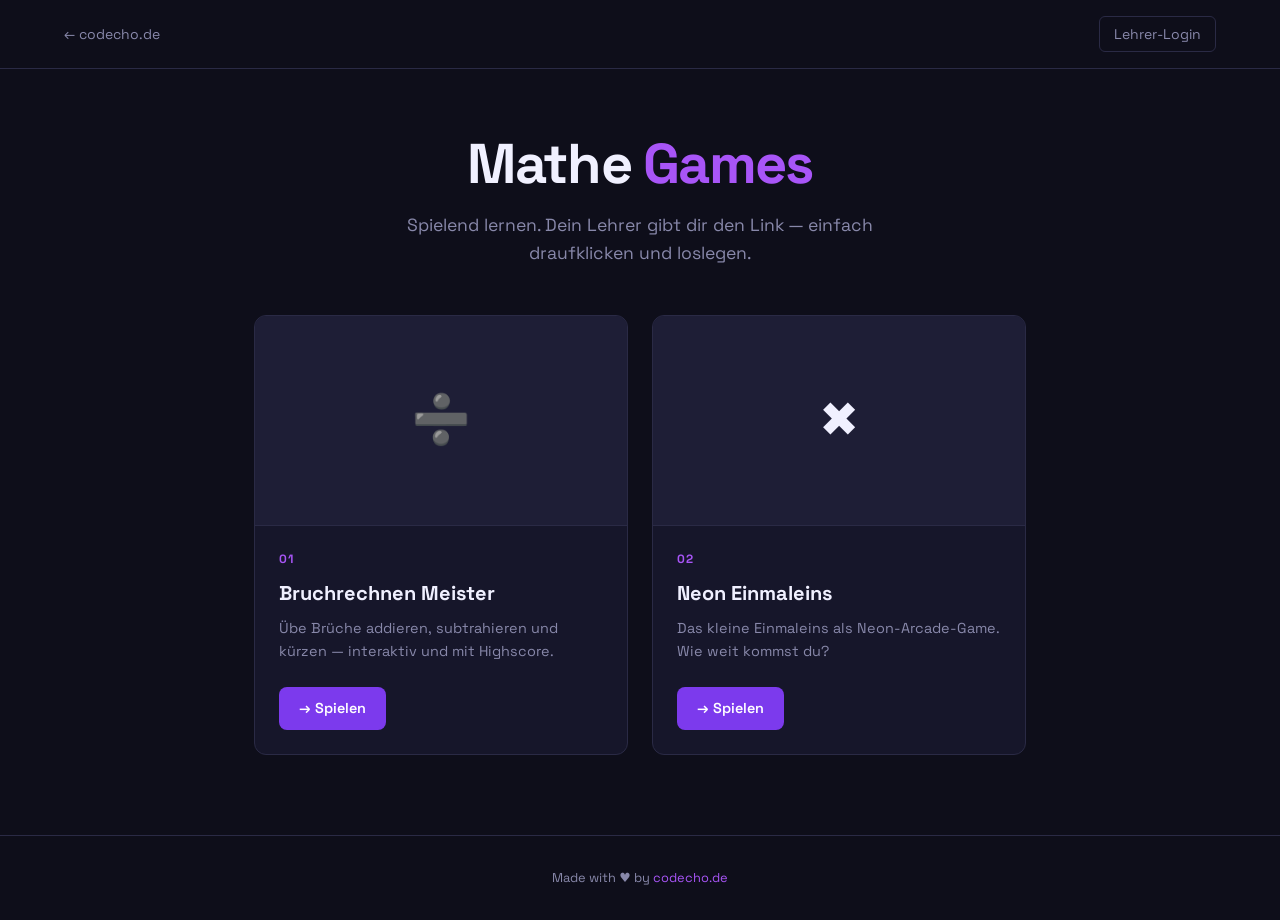
==== index.html @ 52119af5 "Initial commit" ====
<!DOCTYPE html>
<html lang="de">
<head>
  <meta charset="UTF-8">
  <meta name="viewport" content="width=device-width, initial-scale=1.0">
  <title>Mathe Games — CODECHO</title>
  <link rel="preconnect" href="https://fonts.googleapis.com">
  <link href="https://fonts.googleapis.com/css2?family=Space+Grotesk:wght@400;500;700&display=swap" rel="stylesheet">
  <link rel="stylesheet" href="style.css">
</head>
<body>

  <nav class="nav">
    <a href="https://codecho.de" class="nav-home">← codecho.de</a>
    <a href="teacher/" class="nav-teacher">Lehrer-Login</a>
  </nav>

  <header class="hero">
    <h1>Mathe <span>Games</span></h1>
    <p>Spielend lernen. Dein Lehrer gibt dir den Link — einfach draufklicken und loslegen.</p>
  </header>

  <main class="games">

    <div class="card">
      <div class="card__preview">
        <span>➗</span>
      </div>
      <div class="card__body">
        <span class="card__num">01</span>
        <h2 class="card__title">Bruchrechnen Meister</h2>
        <p class="card__desc">Übe Brüche addieren, subtrahieren und kürzen — interaktiv und mit Highscore.</p>
        <a href="bruch/" class="card__play">→ Spielen</a>
      </div>
    </div>

    <div class="card">
      <div class="card__preview">
        <span>✖️</span>
      </div>
      <div class="card__body">
        <span class="card__num">02</span>
        <h2 class="card__title">Neon Einmaleins</h2>
        <p class="card__desc">Das kleine Einmaleins als Neon-Arcade-Game. Wie weit kommst du?</p>
        <a href="neon/" class="card__play">→ Spielen</a>
      </div>
    </div>

  </main>

  <footer class="footer">
    <p>Made with ♥ by <a href="https://codecho.de">codecho.de</a></p>
  </footer>

</body>
</html>
---- style.css ----
/* =========================================
   GAMES.CODECHO.DE — Main Stylesheet
   Palette: Deep space + neon purple/cyan
   "Gaming, focused, clear"
   ========================================= */

:root {
  --bg:           #0e0e1a;
  --bg-card:      #16162a;
  --bg-elevated:  #1e1e36;
  --text:         #f0f0ff;
  --text-muted:   #8888aa;
  --purple:       #7c3aed;
  --purple-light: #a855f7;
  --cyan:         #06b6d4;
  --cyan-light:   #22d3ee;
  --amber:        #fbbf24;
  --green:        #10b981;
  --border:       #2a2a45;
  --border-glow:  rgba(124, 58, 237, 0.4);

  --font: 'Space Grotesk', system-ui, -apple-system, sans-serif;
  --pad-h: clamp(1.25rem, 5vw, 4rem);
  --radius: 12px;
}

*, *::before, *::after { box-sizing: border-box; margin: 0; padding: 0; }

html { scroll-behavior: smooth; -webkit-font-smoothing: antialiased; }

body {
  background: var(--bg);
  color: var(--text);
  font-family: var(--font);
  min-height: 100vh;
  line-height: 1.6;
}

a { color: inherit; text-decoration: none; }

/* ── Nav ──────────────────────────────── */

.nav {
  display: flex;
  justify-content: space-between;
  align-items: center;
  padding: 1rem var(--pad-h);
  border-bottom: 1px solid var(--border);
}

.nav-home {
  color: var(--text-muted);
  font-size: 0.875rem;
  transition: color 0.2s;
}
.nav-home:hover { color: var(--text); }

.nav-teacher {
  font-size: 0.875rem;
  color: var(--text-muted);
  border: 1px solid var(--border);
  padding: 0.375rem 0.875rem;
  border-radius: 6px;
  transition: border-color 0.2s, color 0.2s;
}
.nav-teacher:hover {
  border-color: var(--purple-light);
  color: var(--purple-light);
}

/* ── Hero ─────────────────────────────── */

.hero {
  text-align: center;
  padding: 4rem var(--pad-h) 3rem;
}

.hero h1 {
  font-size: clamp(2rem, 6vw, 3.5rem);
  font-weight: 700;
  letter-spacing: -0.03em;
  line-height: 1.1;
}

.hero h1 span {
  color: var(--purple-light);
}

.hero p {
  margin-top: 1rem;
  color: var(--text-muted);
  font-size: 1.1rem;
  max-width: 480px;
  margin-inline: auto;
}

/* ── Games Grid ───────────────────────── */

.games {
  display: grid;
  grid-template-columns: repeat(auto-fit, minmax(300px, 1fr));
  gap: 1.5rem;
  padding: 0 var(--pad-h) 5rem;
  max-width: 900px;
  margin-inline: auto;
}

/* ── Card ─────────────────────────────── */

.card {
  background: var(--bg-card);
  border: 1px solid var(--border);
  border-radius: var(--radius);
  overflow: hidden;
  display: flex;
  flex-direction: column;
  transition: border-color 0.25s, transform 0.25s, box-shadow 0.25s;
}

.card:hover {
  border-color: var(--border-glow);
  transform: translateY(-3px);
  box-shadow: 0 8px 32px rgba(124, 58, 237, 0.2);
}

.card__preview {
  aspect-ratio: 16/9;
  background: var(--bg-elevated);
  display: flex;
  align-items: center;
  justify-content: center;
  font-size: 3rem;
  border-bottom: 1px solid var(--border);
  position: relative;
  overflow: hidden;
}

.card__preview img {
  width: 100%;
  height: 100%;
  object-fit: cover;
}

.card__body {
  padding: 1.5rem;
  flex: 1;
  display: flex;
  flex-direction: column;
  gap: 0.5rem;
}

.card__num {
  font-size: 0.75rem;
  font-weight: 700;
  letter-spacing: 0.1em;
  color: var(--purple-light);
}

.card__title {
  font-size: 1.25rem;
  font-weight: 700;
}

.card__desc {
  color: var(--text-muted);
  font-size: 0.9rem;
  flex: 1;
}

.card__play {
  display: inline-block;
  margin-top: 1rem;
  background: var(--purple);
  color: white;
  font-weight: 600;
  font-size: 0.9rem;
  padding: 0.625rem 1.25rem;
  border-radius: 8px;
  align-self: flex-start;
  transition: background 0.2s;
}

.card:hover .card__play {
  background: var(--purple-light);
}

/* ── Name screen (before game) ────────── */

.name-screen {
  min-height: 100vh;
  display: flex;
  align-items: center;
  justify-content: center;
  padding: var(--pad-h);
}

.name-box {
  background: var(--bg-card);
  border: 1px solid var(--border);
  border-radius: var(--radius);
  padding: 2.5rem;
  max-width: 420px;
  width: 100%;
  text-align: center;
}

.name-box__num {
  font-size: 0.75rem;
  font-weight: 700;
  letter-spacing: 0.1em;
  color: var(--purple-light);
  margin-bottom: 0.5rem;
}

.name-box h2 {
  font-size: 1.75rem;
  font-weight: 700;
  margin-bottom: 0.5rem;
}

.name-box p {
  color: var(--text-muted);
  font-size: 0.9rem;
  margin-bottom: 2rem;
}

.name-box input {
  width: 100%;
  background: var(--bg-elevated);
  border: 1px solid var(--border);
  border-radius: 8px;
  color: var(--text);
  font-family: var(--font);
  font-size: 1rem;
  padding: 0.75rem 1rem;
  margin-bottom: 1rem;
  outline: none;
  transition: border-color 0.2s;
}

.name-box input:focus {
  border-color: var(--purple-light);
}

.name-box input::placeholder {
  color: var(--text-muted);
}

.btn {
  display: block;
  width: 100%;
  background: var(--purple);
  color: white;
  font-family: var(--font);
  font-size: 1rem;
  font-weight: 600;
  padding: 0.75rem;
  border: none;
  border-radius: 8px;
  cursor: pointer;
  transition: background 0.2s;
}

.btn:hover { background: var(--purple-light); }
.btn:disabled { opacity: 0.5; cursor: not-allowed; }

/* ── Game frame ───────────────────────── */

.game-frame {
  display: none;
  position: fixed;
  inset: 0;
  background: #000;
}

.game-frame iframe {
  width: 100%;
  height: 100%;
  border: none;
}

/* ── Score screen ─────────────────────── */

.score-screen {
  display: none;
  min-height: 100vh;
  align-items: center;
  justify-content: center;
  padding: var(--pad-h);
  text-align: center;
}

.score-box {
  background: var(--bg-card);
  border: 1px solid var(--border);
  border-radius: var(--radius);
  padding: 3rem;
  max-width: 400px;
  width: 100%;
}

.score-box__emoji { font-size: 3rem; margin-bottom: 1rem; }
.score-box h2 { font-size: 1.75rem; font-weight: 700; margin-bottom: 0.5rem; }
.score-box p { color: var(--text-muted); margin-bottom: 0.25rem; }

.score-big {
  font-size: 4rem;
  font-weight: 700;
  color: var(--amber);
  margin: 1rem 0;
}

.score-saved {
  font-size: 0.85rem;
  color: var(--green);
  margin-top: 1.5rem;
}

.score-error {
  font-size: 0.85rem;
  color: #f87171;
  margin-top: 1.5rem;
}

/* ── Teacher dashboard ────────────────── */

.teacher-wrap {
  max-width: 900px;
  margin-inline: auto;
  padding: 2rem var(--pad-h);
}

.teacher-wrap h1 {
  font-size: 1.75rem;
  font-weight: 700;
  margin-bottom: 0.25rem;
}

.teacher-wrap .sub {
  color: var(--text-muted);
  margin-bottom: 2rem;
  font-size: 0.9rem;
}

.login-form {
  background: var(--bg-card);
  border: 1px solid var(--border);
  border-radius: var(--radius);
  padding: 2rem;
  max-width: 400px;
}

.login-form label {
  display: block;
  font-size: 0.85rem;
  color: var(--text-muted);
  margin-bottom: 0.375rem;
}

.login-form input {
  width: 100%;
  background: var(--bg-elevated);
  border: 1px solid var(--border);
  border-radius: 8px;
  color: var(--text);
  font-family: var(--font);
  font-size: 0.95rem;
  padding: 0.625rem 0.875rem;
  margin-bottom: 1.25rem;
  outline: none;
  transition: border-color 0.2s;
}

.login-form input:focus { border-color: var(--purple-light); }

.scores-header {
  display: flex;
  justify-content: space-between;
  align-items: center;
  margin-bottom: 1.5rem;
}

.btn-sm {
  background: transparent;
  border: 1px solid var(--border);
  color: var(--text-muted);
  font-family: var(--font);
  font-size: 0.8rem;
  padding: 0.375rem 0.75rem;
  border-radius: 6px;
  cursor: pointer;
  transition: border-color 0.2s, color 0.2s;
}

.btn-sm:hover { border-color: var(--purple-light); color: var(--text); }

.scores-table {
  width: 100%;
  border-collapse: collapse;
  font-size: 0.9rem;
}

.scores-table th {
  text-align: left;
  padding: 0.625rem 1rem;
  color: var(--text-muted);
  font-weight: 500;
  border-bottom: 1px solid var(--border);
}

.scores-table td {
  padding: 0.625rem 1rem;
  border-bottom: 1px solid var(--border);
}

.scores-table tr:last-child td { border-bottom: none; }

.badge {
  display: inline-block;
  font-size: 0.75rem;
  padding: 0.2rem 0.6rem;
  border-radius: 999px;
  font-weight: 600;
}

.badge--neon { background: rgba(6, 182, 212, 0.15); color: var(--cyan-light); }
.badge--bruch { background: rgba(124, 58, 237, 0.15); color: var(--purple-light); }

.empty-state {
  text-align: center;
  padding: 4rem;
  color: var(--text-muted);
}

/* ── Footer ───────────────────────────── */

.footer {
  text-align: center;
  padding: 2rem var(--pad-h);
  color: var(--text-muted);
  font-size: 0.8rem;
  border-top: 1px solid var(--border);
}

.footer a { color: var(--purple-light); }
.footer a:hover { text-decoration: underline; }
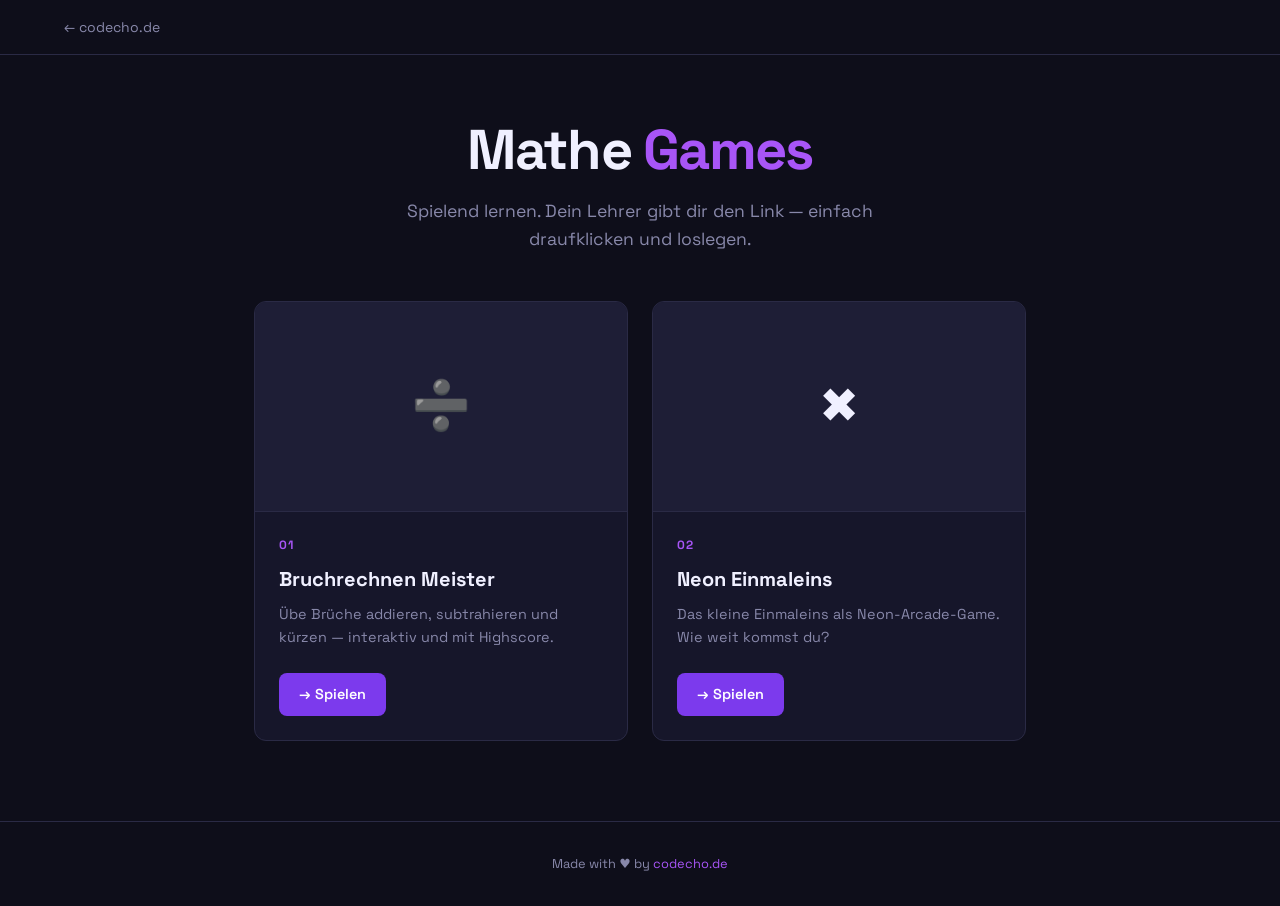
==== commit 1603ad50: "Add Neon scoreboard, D1 API, remove old Supabase teacher dashboard" ====
--- a/index.html
+++ b/index.html
@@ -12,7 +12,6 @@
 
   <nav class="nav">
     <a href="https://codecho.de" class="nav-home">← codecho.de</a>
-    <a href="teacher/" class="nav-teacher">Lehrer-Login</a>
   </nav>
 
   <header class="hero">
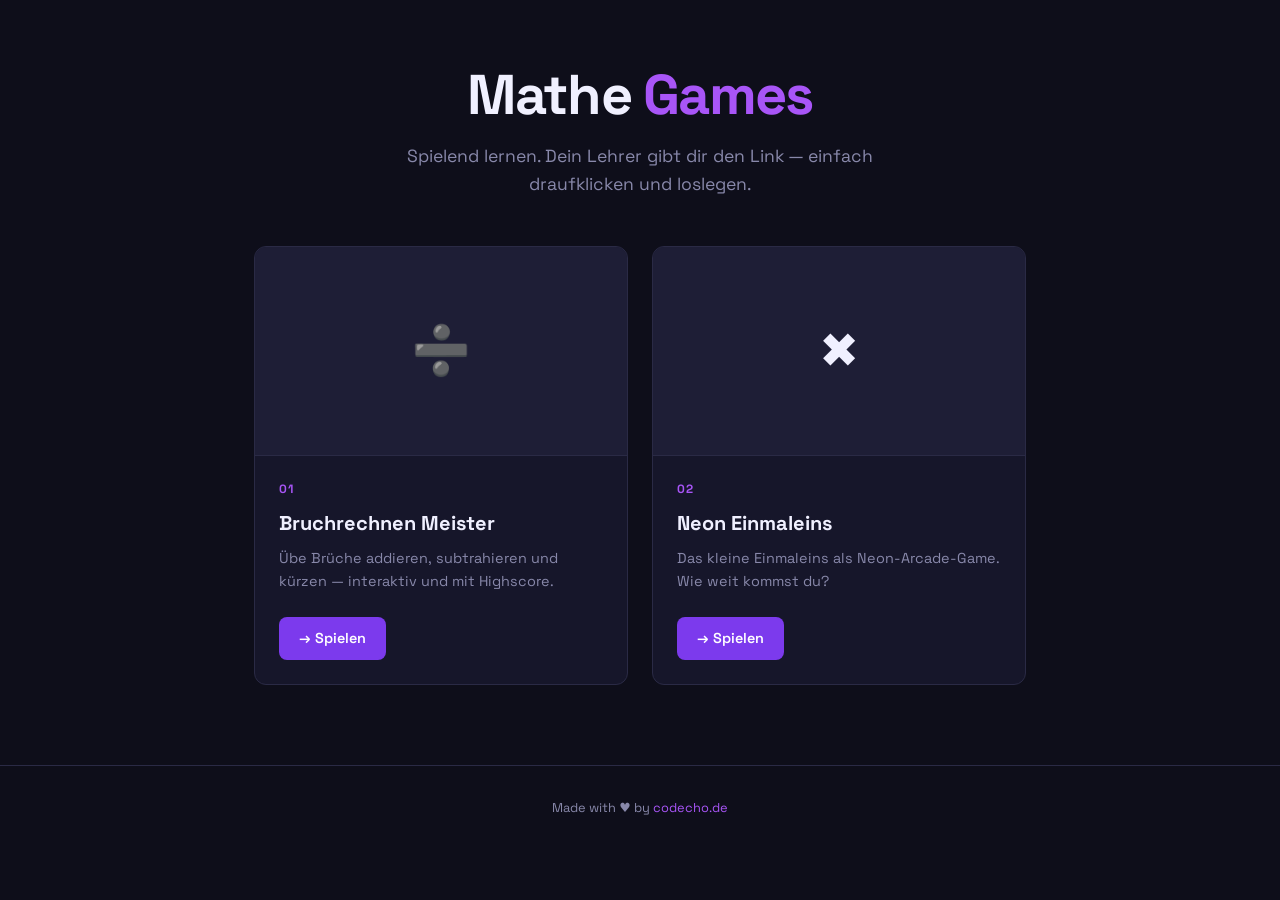
==== commit 2d3bb70e: "🚀 deploy(neon-math): auto-deploy latest frontend build" ====
--- a/index.html
+++ b/index.html
@@ -9,10 +9,6 @@
   <link rel="stylesheet" href="style.css">
 </head>
 <body>
-
-  <nav class="nav">
-    <a href="https://codecho.de" class="nav-home">← codecho.de</a>
-  </nav>
 
   <header class="hero">
     <h1>Mathe <span>Games</span></h1>
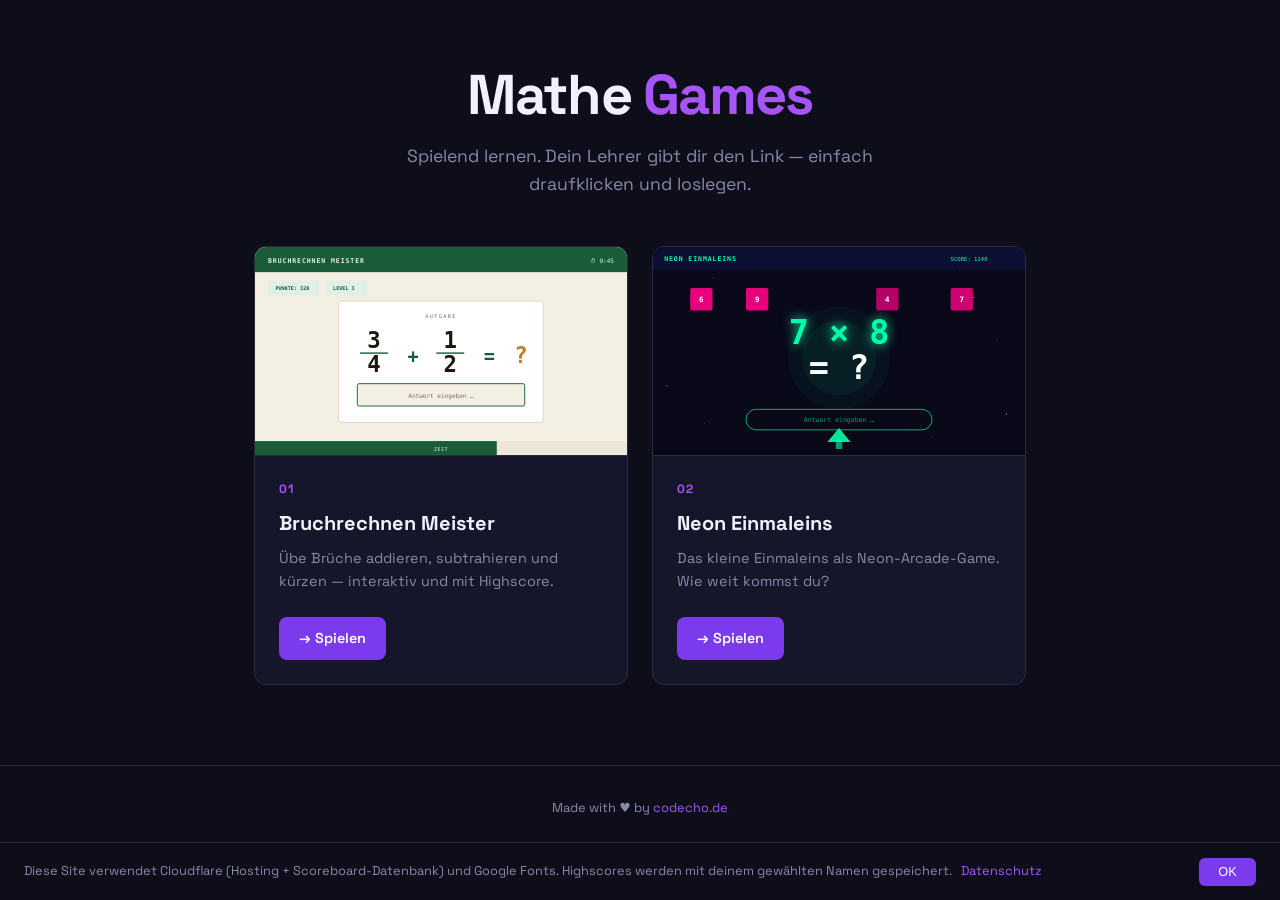
==== commit 99e14267: "feat: add game screenshots to card previews Co-Authored-By: claude-flow <ruv@ruv.net>" ====
--- a/index.html
+++ b/index.html
@@ -19,7 +19,7 @@
 
     <div class="card">
       <div class="card__preview">
-        <span>➗</span>
+        <img src="game-1.svg" alt="Bruchrechnen Meister Screenshot" loading="lazy">
       </div>
       <div class="card__body">
         <span class="card__num">01</span>
@@ -31,7 +31,7 @@
 
     <div class="card">
       <div class="card__preview">
-        <span>✖️</span>
+        <img src="game-2.svg" alt="Neon Einmaleins Screenshot" loading="lazy">
       </div>
       <div class="card__body">
         <span class="card__num">02</span>
@@ -47,5 +47,21 @@
     <p>Made with ♥ by <a href="https://codecho.de">codecho.de</a></p>
   </footer>
 
+  <!-- Consent Banner -->
+  <div id="consent-banner" style="display:none;position:fixed;bottom:0;left:0;right:0;background:#0e0e1a;border-top:1px solid #2a2a45;padding:0.9rem 1.5rem;align-items:center;justify-content:space-between;gap:1rem;z-index:9999;font-size:0.8rem;">
+    <span style="color:#8888aa;">Diese Site verwendet Cloudflare (Hosting + Scoreboard-Datenbank) und Google Fonts.
+      Highscores werden mit deinem gewählten Namen gespeichert.
+      <a href="/impressum/" style="color:#a855f7;margin-left:0.4rem;">Datenschutz</a>
+    </span>
+    <button onclick="document.getElementById('consent-banner').style.display='none';localStorage.setItem('consent_games','1')"
+      style="background:#7c3aed;color:#fff;border:none;padding:0.4rem 1.2rem;border-radius:6px;cursor:pointer;font-size:0.8rem;white-space:nowrap;flex-shrink:0;">
+      OK
+    </button>
+  </div>
+  <script>
+    if (!localStorage.getItem('consent_games')) {
+      document.getElementById('consent-banner').style.display = 'flex';
+    }
+  </script>
 </body>
 </html>
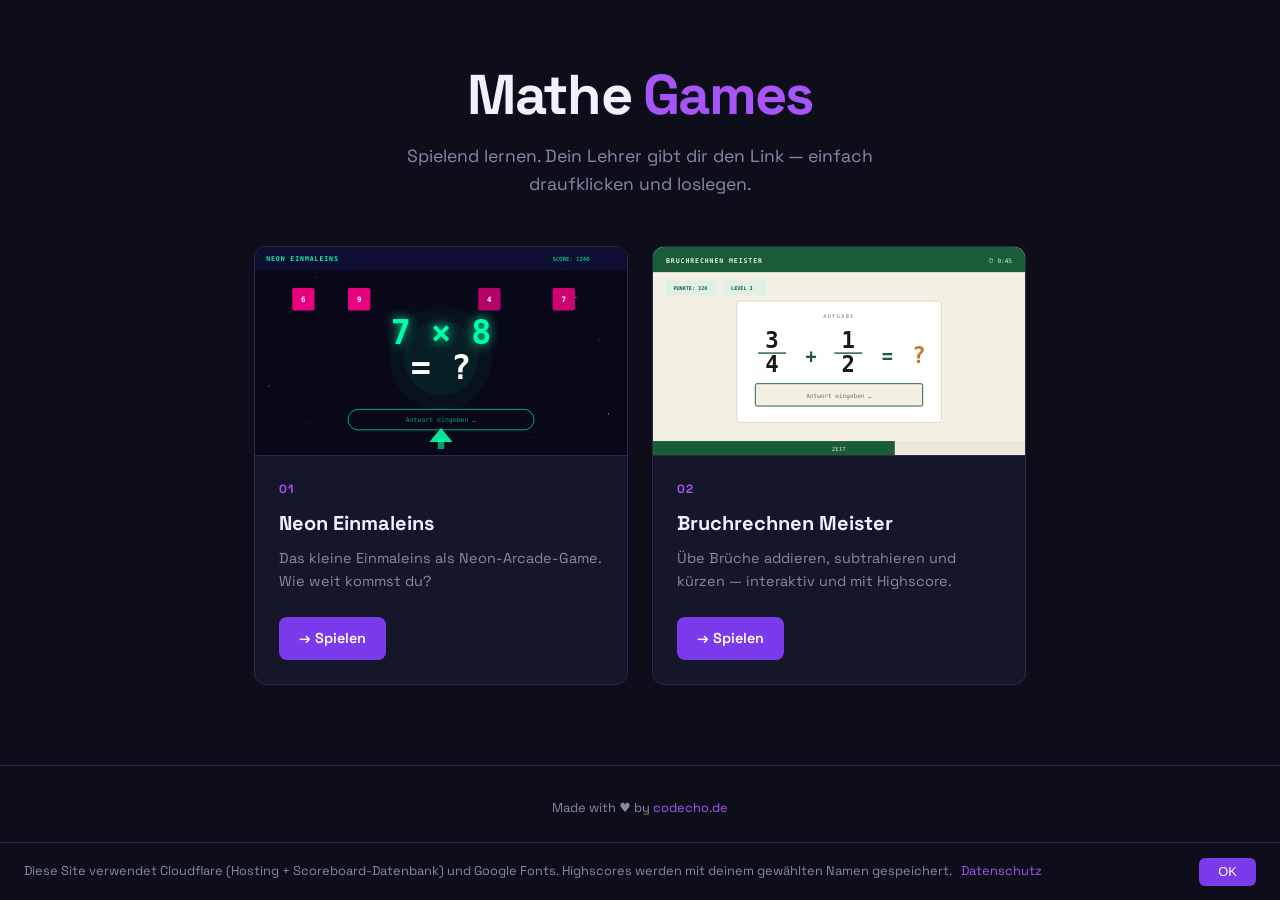
==== commit 6d49ff00: "chore: show Neon Einmaleins first Co-Authored-By: claude-flow <ruv@ruv.net>" ====
--- a/index.html
+++ b/index.html
@@ -19,25 +19,25 @@
 
     <div class="card">
       <div class="card__preview">
-        <img src="game-1.svg" alt="Bruchrechnen Meister Screenshot" loading="lazy">
+        <img src="game-2.svg" alt="Neon Einmaleins Screenshot" loading="lazy">
       </div>
       <div class="card__body">
         <span class="card__num">01</span>
-        <h2 class="card__title">Bruchrechnen Meister</h2>
-        <p class="card__desc">Übe Brüche addieren, subtrahieren und kürzen — interaktiv und mit Highscore.</p>
-        <a href="bruch/" class="card__play">→ Spielen</a>
+        <h2 class="card__title">Neon Einmaleins</h2>
+        <p class="card__desc">Das kleine Einmaleins als Neon-Arcade-Game. Wie weit kommst du?</p>
+        <a href="neon/" class="card__play">→ Spielen</a>
       </div>
     </div>
 
     <div class="card">
       <div class="card__preview">
-        <img src="game-2.svg" alt="Neon Einmaleins Screenshot" loading="lazy">
+        <img src="game-1.svg" alt="Bruchrechnen Meister Screenshot" loading="lazy">
       </div>
       <div class="card__body">
         <span class="card__num">02</span>
-        <h2 class="card__title">Neon Einmaleins</h2>
-        <p class="card__desc">Das kleine Einmaleins als Neon-Arcade-Game. Wie weit kommst du?</p>
-        <a href="neon/" class="card__play">→ Spielen</a>
+        <h2 class="card__title">Bruchrechnen Meister</h2>
+        <p class="card__desc">Übe Brüche addieren, subtrahieren und kürzen — interaktiv und mit Highscore.</p>
+        <a href="bruch/" class="card__play">→ Spielen</a>
       </div>
     </div>
 
